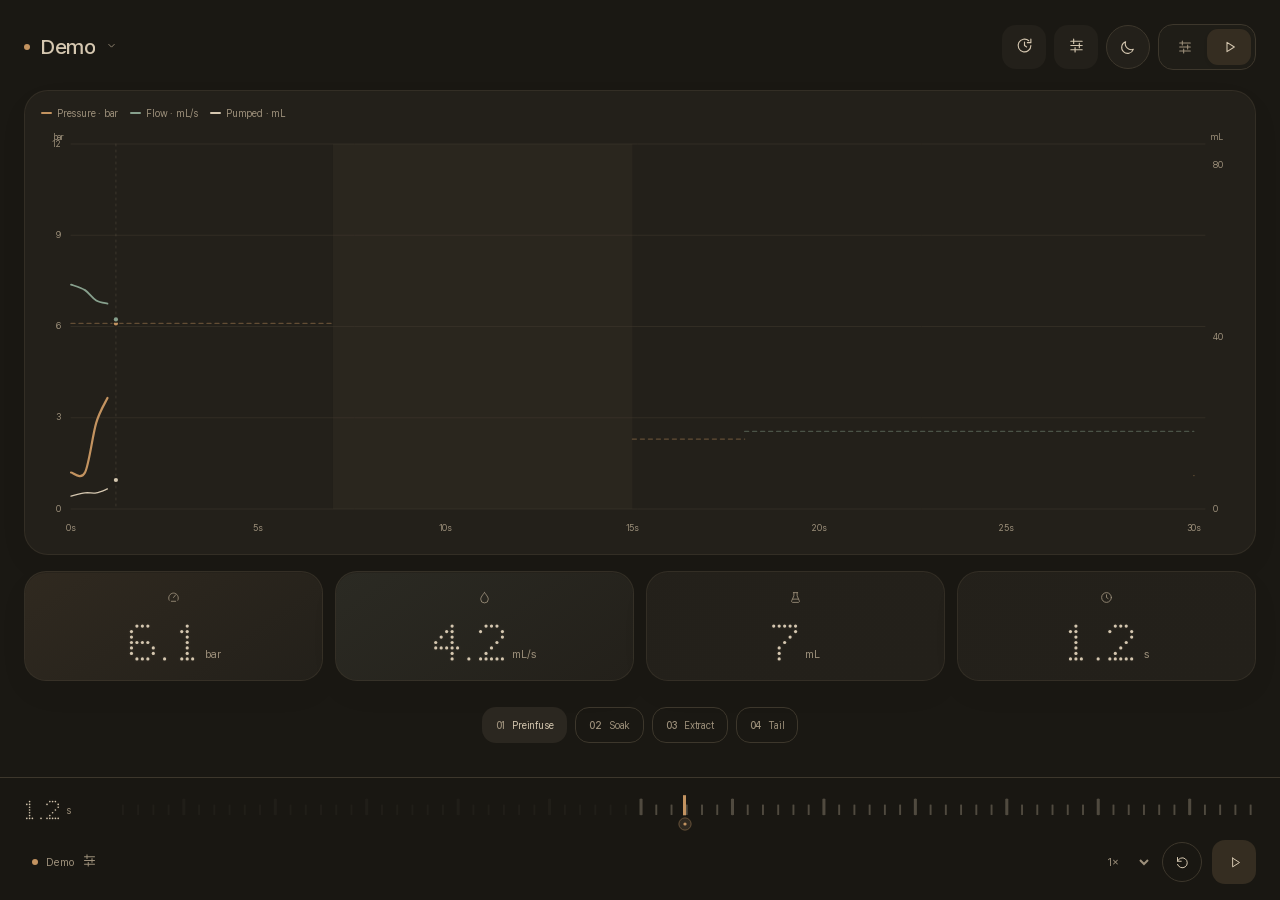
==== outputs/ui-preview/index.html @ fc005566 "Refine Crema UI while preserving original app flows" ====
<!doctype html>
<html lang="en"><head><meta charset="utf-8"><meta name="viewport" content="width=device-width,initial-scale=1"><meta name="color-scheme" content="light dark"><title>Crema · Design preview</title><style>
@font-face{font-family:Pretendard;src:url([data-uri]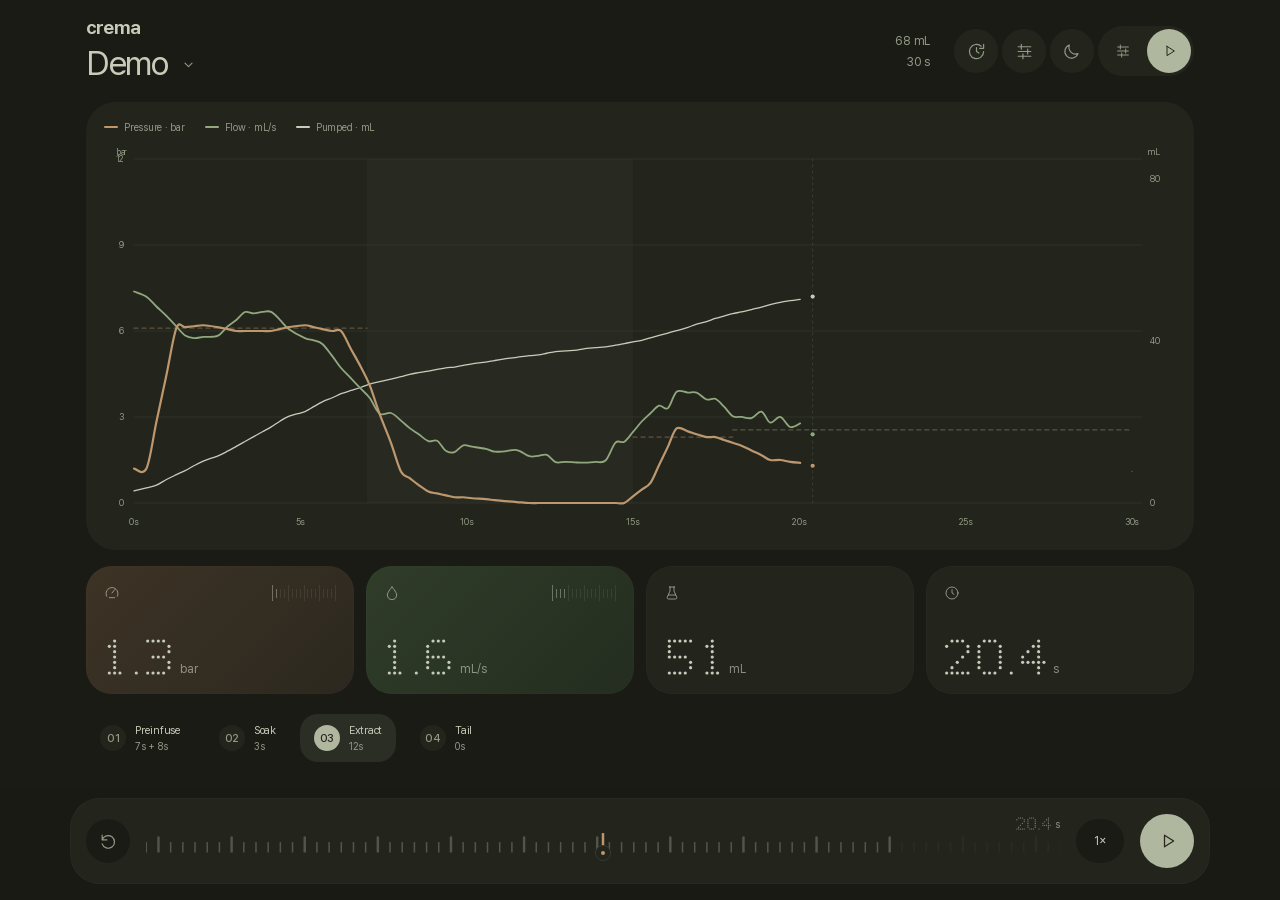
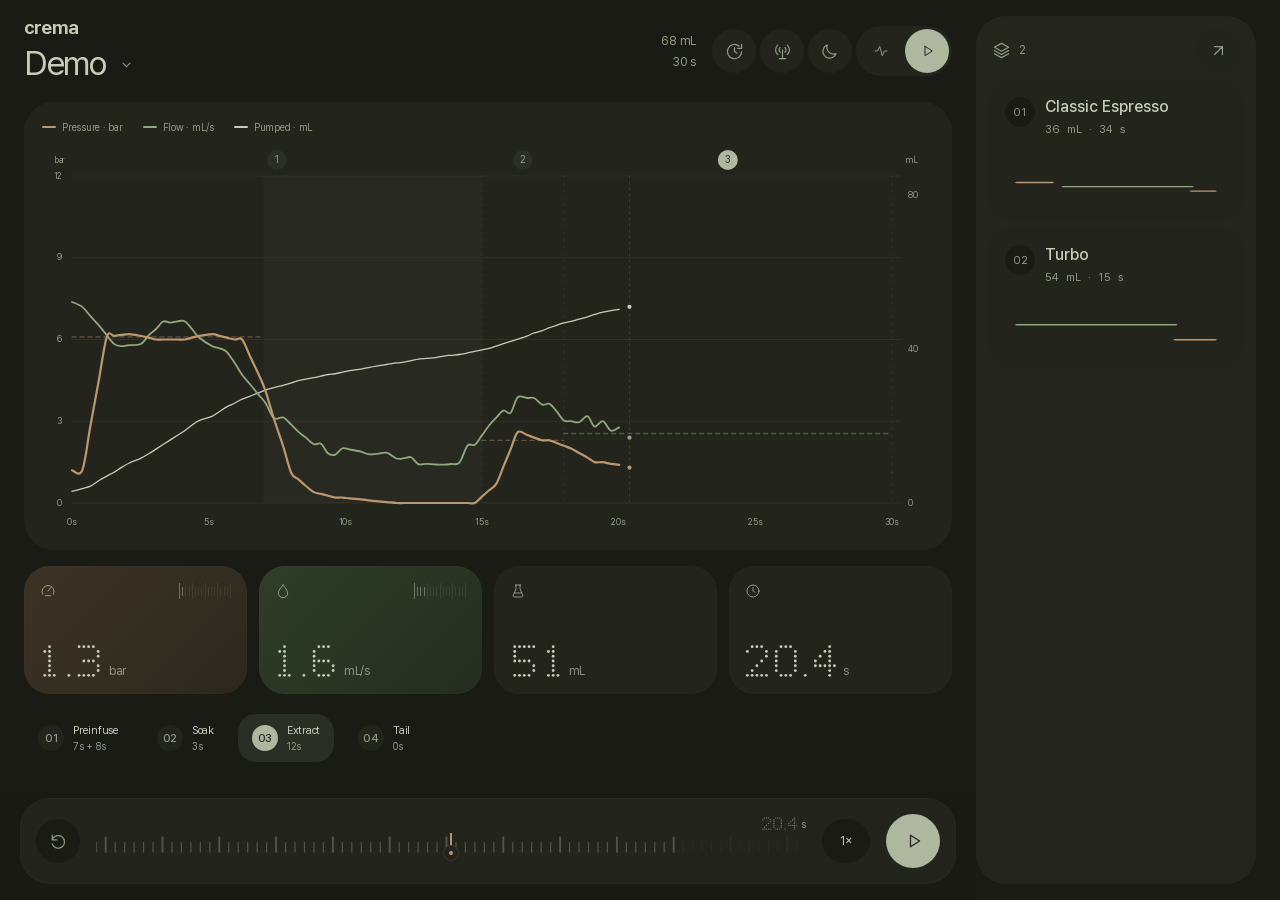
